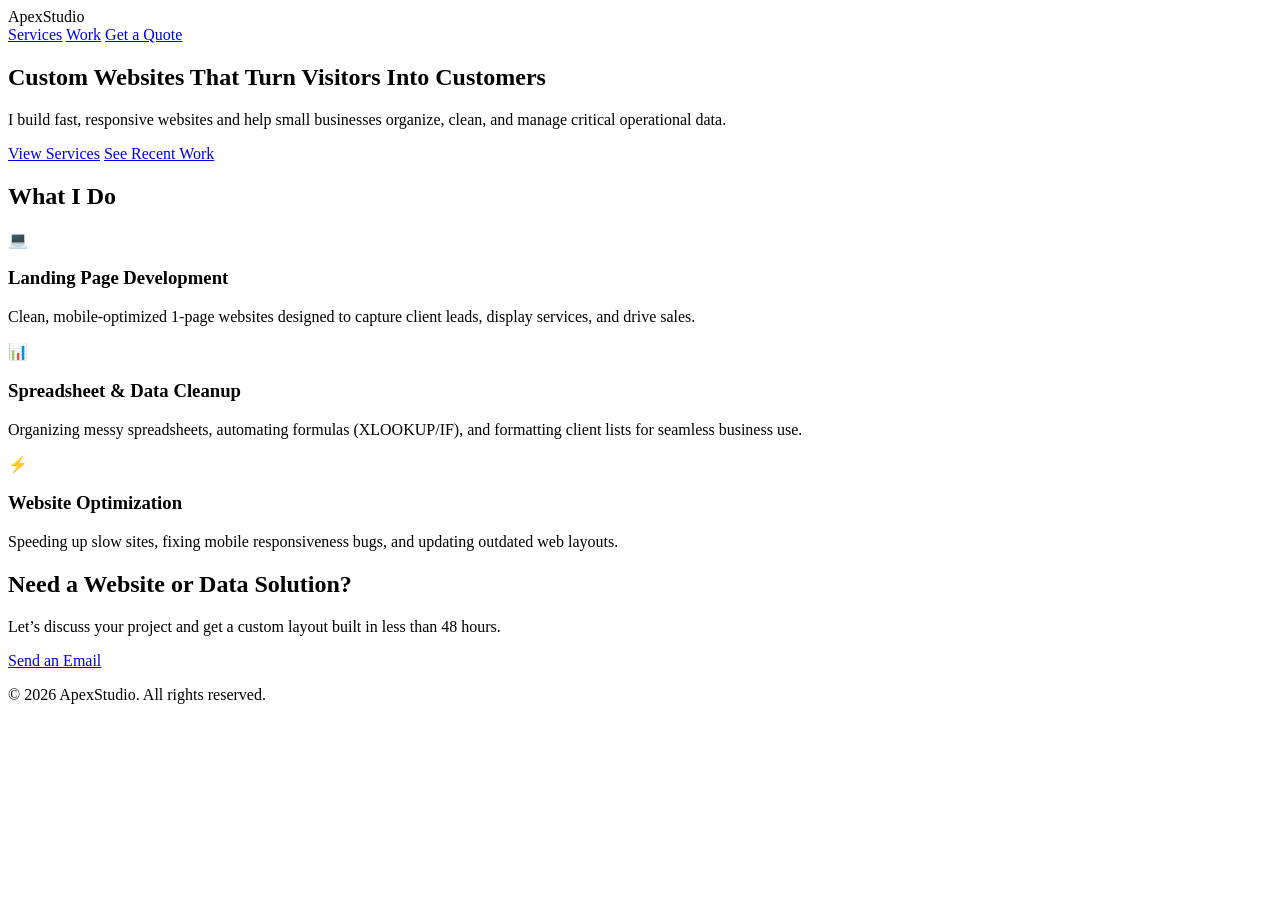
==== index.html @ 195cb6b0 "feat:add contact section to homepage" ====
<!DOCTYPE html>
<html lang="en">
<head>
  <meta charset="UTF-8">
  <meta name="viewport" content="width=device-width, initial-scale=1.0">
  <title>Digital Studio | Web Design & Data Services</title>
  <link rel="stylesheet" href="styles.css">
</head>
<body>

  <!-- Navigation Bar -->
  <header>
    <div class="logo">ApexStudio</div>
    <nav>
      <a href="#services">Services</a>
      <a href="#portfolio">Work</a>
      <a href="#contact" class="nav-btn">Get a Quote</a>
    </nav>
  </header>

  <!-- Hero Section -->
  <section class="hero">
    <h1>Custom Websites That Turn Visitors Into Customers</h1>
    <p>I build fast, responsive websites and help small businesses organize, clean, and manage critical operational data.</p>
    <div class="hero-actions">
      <a href="#contact" class="btn primary-btn">View Services</a>
      <a href="#portfolio" class="btn secondary-btn">See Recent Work</a>
    </div>
  </section>

  <!-- Services Section -->
  <section id="services" class="services">
    <h2>What I Do</h2>
    <div class="service-grid">
      <div class="service-card">
        <div class="icon">💻</div>
        <h3>Landing Page Development</h3>
        <p>Clean, mobile-optimized 1-page websites designed to capture client leads, display services, and drive sales.</p>
      </div>
      <div class="service-card">
        <div class="icon">📊</div>
        <h3>Spreadsheet & Data Cleanup</h3>
        <p>Organizing messy spreadsheets, automating formulas (XLOOKUP/IF), and formatting client lists for seamless business use.</p>
      </div>
      <div class="service-card">
        <div class="icon">⚡</div>
        <h3>Website Optimization</h3>
        <p>Speeding up slow sites, fixing mobile responsiveness bugs, and updating outdated web layouts.</p>
      </div>
    </div>
  </section>

  <!-- Contact / Call to Action -->
  <section id="contact" class="contact">
    <h2>Need a Website or Data Solution?</h2>
    <p>Let’s discuss your project and get a custom layout built in less than 48 hours.</p>
    <a href="mailto:your-email@example.com" class="btn primary-btn">Send an Email</a>
  </section>

  <footer>
    <p>&copy; 2026 ApexStudio. All rights reserved.</p>
  </footer>

</body>
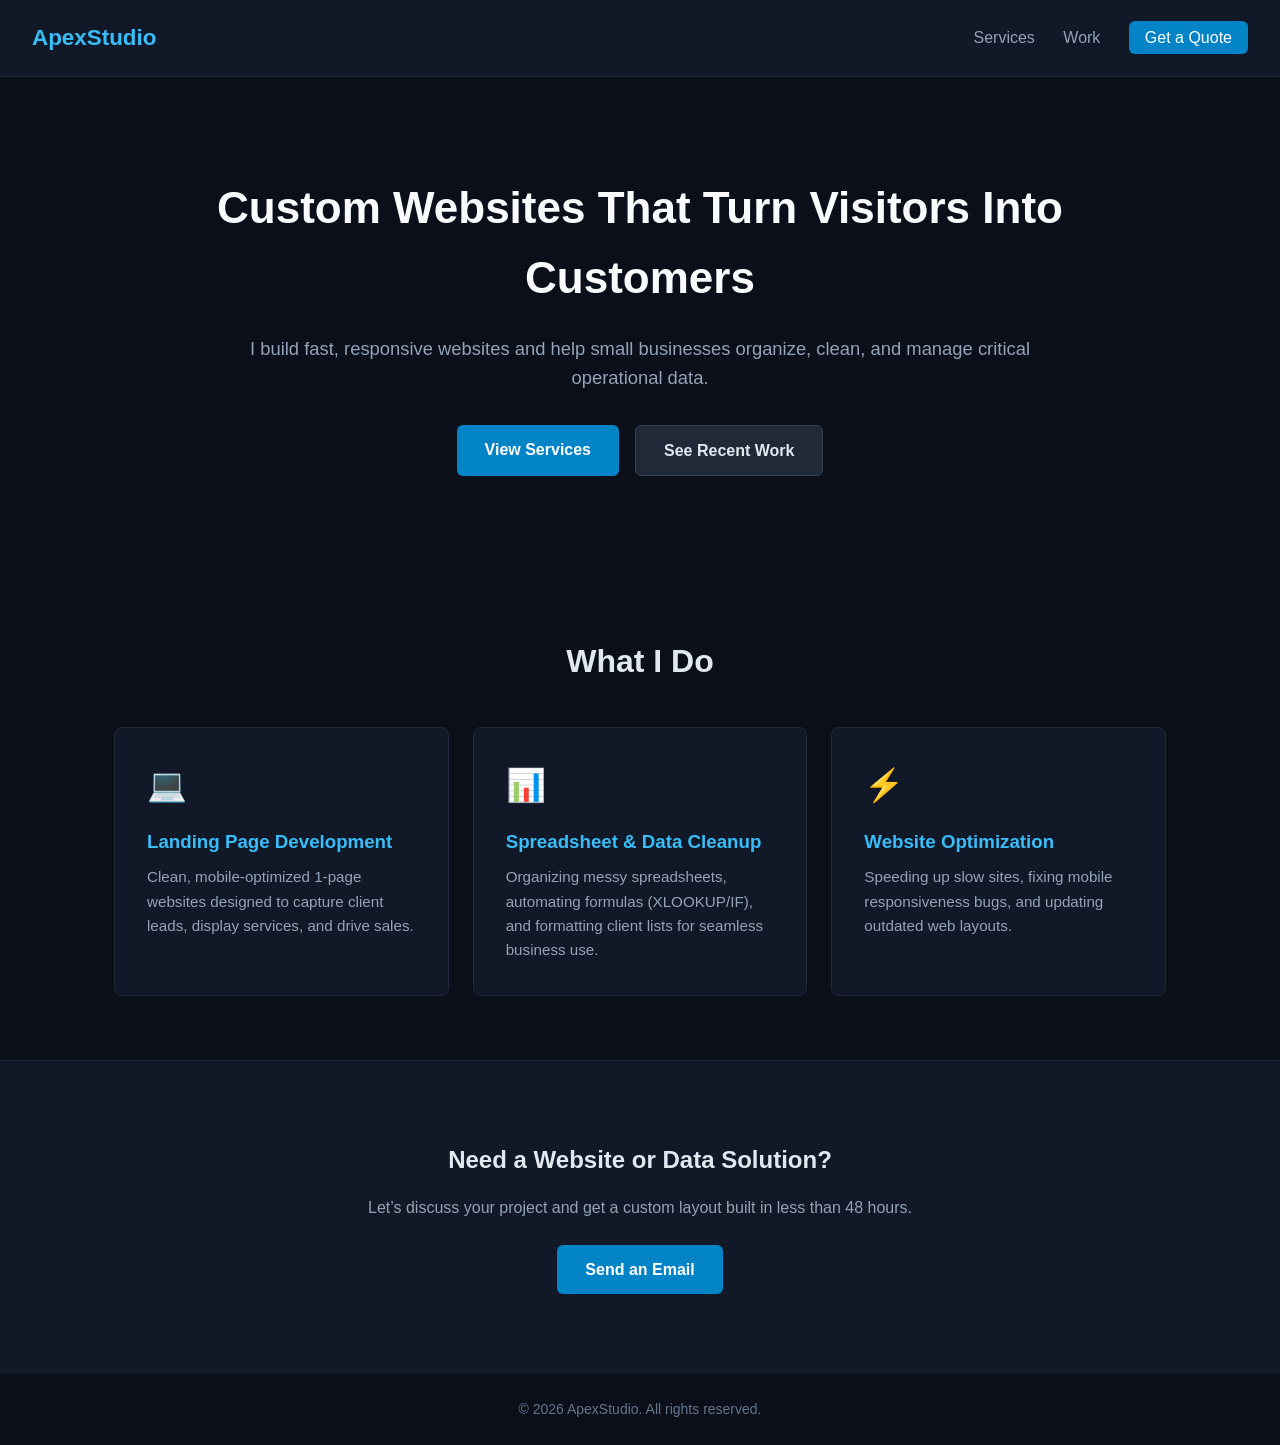
==== commit 7c26506d: "Clean up index.html" ====
--- a/index.html
+++ b/index.html
@@ -61,4 +61,4 @@
     <p>&copy; 2026 ApexStudio. All rights reserved.</p>
   </footer>
 
-</body>
+</body>
--- a/styles.css
+++ b/styles.css
@@ -0,0 +1,165 @@
+/* Reset & Base Styles */
+* {
+  margin: 0;
+  padding: 0;
+  box-sizing: border-box;
+  font-family: -apple-system, BlinkMacSystemFont, "Segoe UI", Roboto, sans-serif;
+}
+
+body {
+  background-color: #0b0f19;
+  color: #e2e8f0;
+  line-height: 1.6;
+}
+
+/* Header & Nav */
+header {
+  display: flex;
+  justify-content: space-between;
+  align-items: center;
+  padding: 1.25rem 2rem;
+  background-color: #111827;
+  border-bottom: 1px solid #1f2937;
+  position: sticky;
+  top: 0;
+  z-index: 100;
+}
+
+.logo {
+  font-weight: 700;
+  font-size: 1.4rem;
+  color: #38bdf8;
+}
+
+nav a {
+  color: #94a3b8;
+  margin-left: 1.5rem;
+  text-decoration: none;
+  font-weight: 500;
+}
+
+nav a:hover {
+  color: #ffffff;
+}
+
+.nav-btn {
+  background-color: #0284c7;
+  color: #fff !important;
+  padding: 0.5rem 1rem;
+  border-radius: 0.375rem;
+}
+
+/* Hero Section */
+.hero {
+  max-width: 900px;
+  margin: 0 auto;
+  padding: 6rem 1.5rem;
+  text-align: center;
+}
+
+.hero h1 {
+  font-size: 2.75rem;
+  font-weight: 800;
+  color: #f8fafc;
+  margin-bottom: 1.25rem;
+}
+
+.hero p {
+  font-size: 1.15rem;
+  color: #94a3b8;
+  margin-bottom: 2rem;
+}
+
+.hero-actions {
+  display: flex;
+  justify-content: center;
+  gap: 1rem;
+}
+
+.btn {
+  display: inline-block;
+  padding: 0.75rem 1.75rem;
+  border-radius: 0.375rem;
+  text-decoration: none;
+  font-weight: 600;
+}
+
+.primary-btn {
+  background-color: #0284c7;
+  color: #ffffff;
+}
+
+.primary-btn:hover {
+  background-color: #0369a1;
+}
+
+.secondary-btn {
+  background-color: #1f2937;
+  color: #e2e8f0;
+  border: 1px solid #374151;
+}
+
+/* Services Section */
+.services {
+  max-width: 1100px;
+  margin: 0 auto;
+  padding: 4rem 1.5rem;
+}
+
+.services h2 {
+  text-align: center;
+  font-size: 2rem;
+  margin-bottom: 2.5rem;
+}
+
+.service-grid {
+  display: grid;
+  grid-template-columns: repeat(auto-fit, minmax(280px, 1fr));
+  gap: 1.5rem;
+}
+
+.service-card {
+  background-color: #111827;
+  padding: 2rem;
+  border-radius: 0.5rem;
+  border: 1px solid #1f2937;
+}
+
+.service-card .icon {
+  font-size: 2rem;
+  margin-bottom: 1rem;
+}
+
+.service-card h3 {
+  color: #38bdf8;
+  margin-bottom: 0.5rem;
+}
+
+.service-card p {
+  color: #94a3b8;
+  font-size: 0.95rem;
+}
+
+/* Contact Section */
+.contact {
+  text-align: center;
+  padding: 5rem 1.5rem;
+  background-color: #111827;
+  border-top: 1px solid #1f2937;
+}
+
+.contact h2 {
+  margin-bottom: 1rem;
+}
+
+.contact p {
+  color: #94a3b8;
+  margin-bottom: 1.5rem;
+}
+
+footer {
+  text-align: center;
+  padding: 1.5rem;
+  color: #64748b;
+  font-size: 0.875rem;
+}
